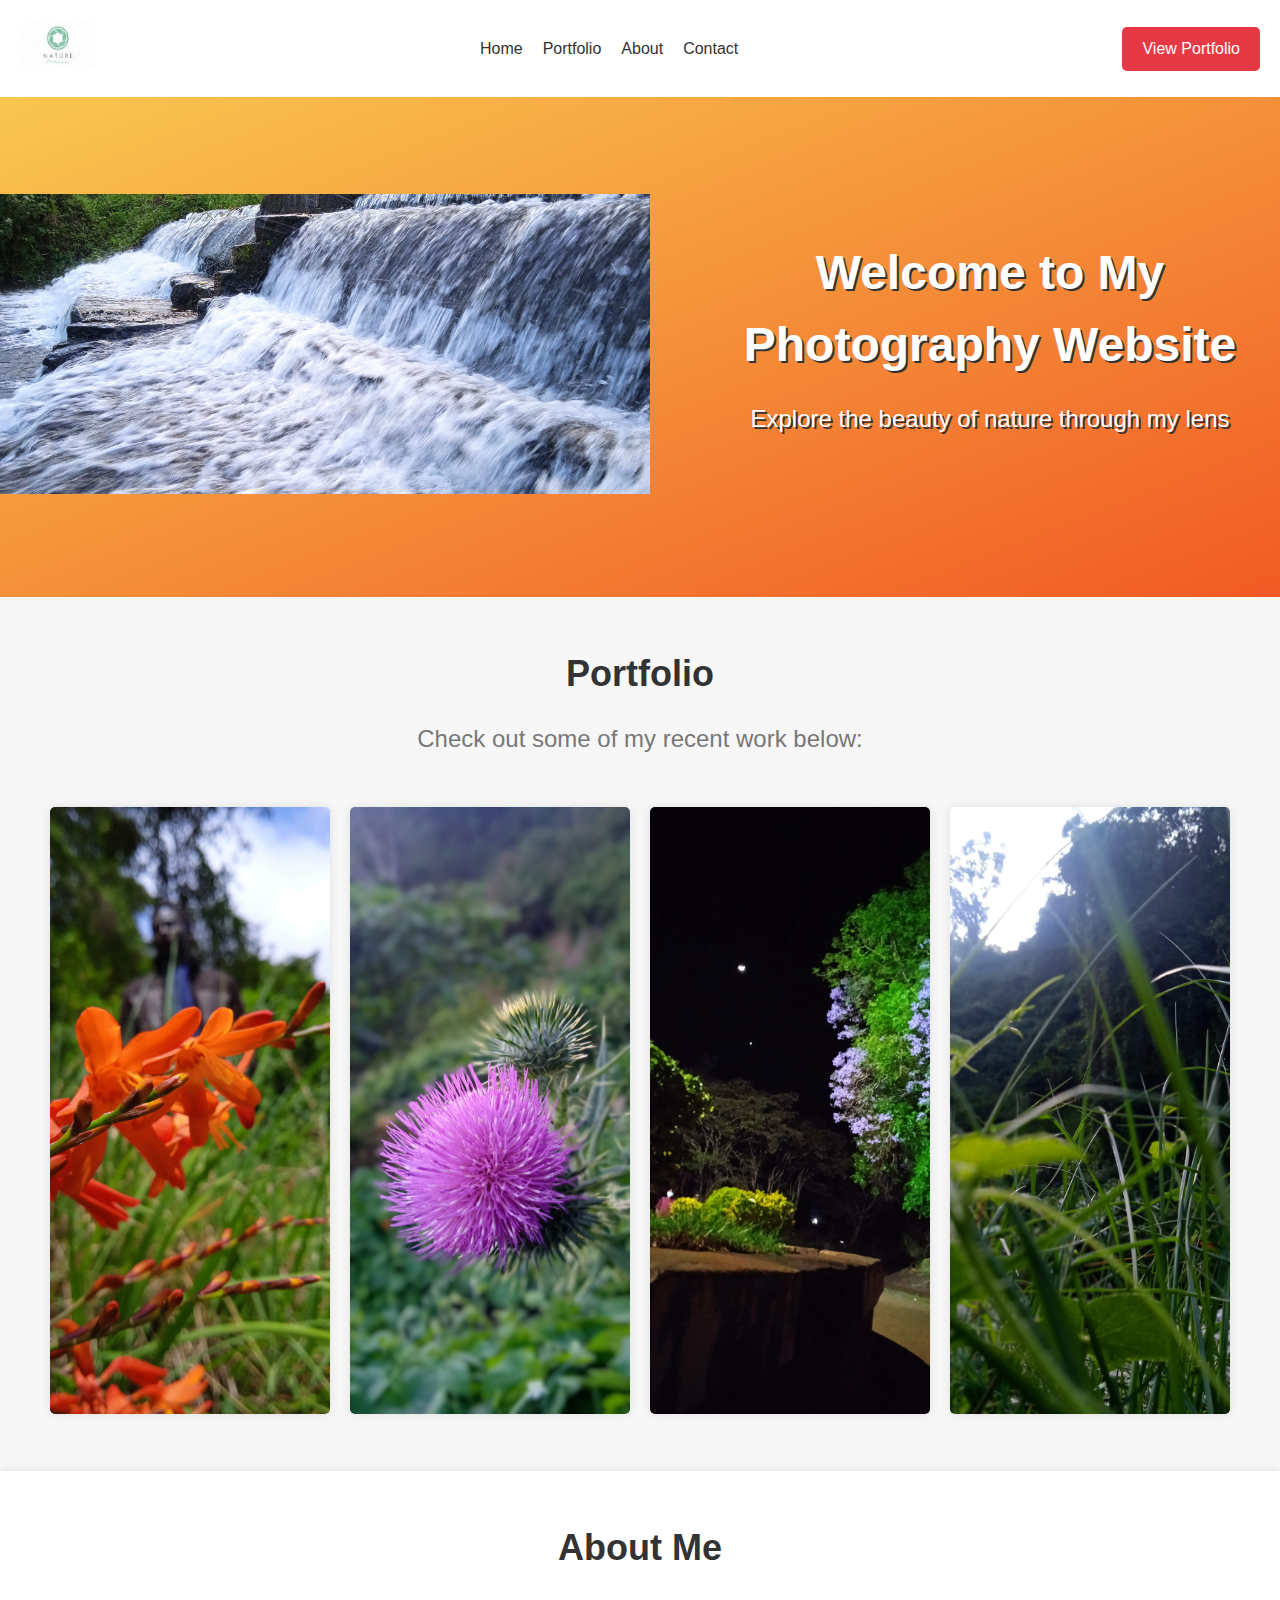
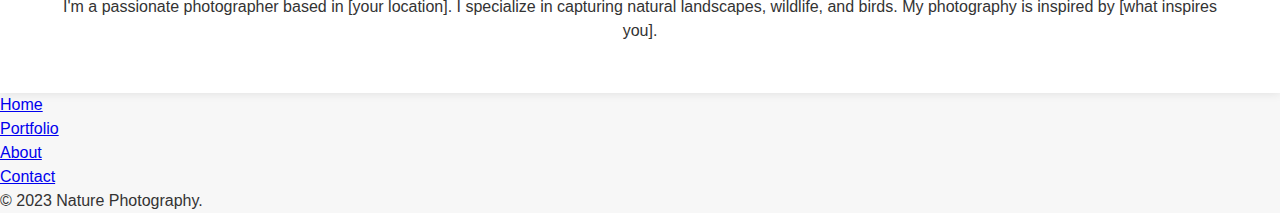
==== index.html @ 6560167e "Add files via upload" ====
<!DOCTYPE html>
<!DOCTYPE html>
<html>
  <head>
    <meta charset="utf-8">
    <title>Nature Photography Website</title>
    <link rel="stylesheet" href="main.css">
    <!-- link to the main CSS file for styling -->
  </head>
  <body>
    <header>
      <div class="logo">
        <img src="logo1.jpg" alt="Nature Photography Website">
      </div>
      <nav>
        <ul>
          <li><a href="index.html">Home</a></li>
          <li><a href="portfolio.html">Portfolio</a></li>
          <li><a href="about.html">About</a></li>
          <li><a href="contact.html">Contact</a></li>
        </ul>
      </nav>
      <div class="cta">
        <a href="portfolio.html">View Portfolio</a>
      </div>
    </header>
    <section class="hero">
      <div class="hero-image">
        <img src="Photos/chaniariver_img1.jpg" alt="Stunning Landscape Photo">
      </div>
      <div class="hero-text">
        <h1>Welcome to My Photography Website</h1>
        <p>Explore the beauty of nature through my lens</p>
      </div>
    </section>
    <section class="portfolio">
      <h2>Portfolio</h2>
      <p>Check out some of my recent work below:</p>
      <div class="gallery">
        <div class="gallery-item">
          <img src="Photos/image_0.jpg" alt="Photo of a Mountain Range">
        </div>
        <div class="gallery-item">
          <img src="Photos/image_3.jpg" alt="Photo of a Sunrise">
        </div>
        <div class="gallery-item">
          <img src="Photos/image_2.jpg" alt="Photo of a Forest">
        </div>
        <div class="gallery-item">
          <img src="Photos/image_4.jpg" alt="Photo of a Sunset">
        </div>
      </div>
    </section>
    <section class="about">
      <h2>About Me</h2>
      <p>I'm a passionate photographer based in [your location]. I specialize in capturing natural landscapes, wildlife, and birds. My photography is inspired by [what inspires you].</p>
    </section>
    <footer>
      <ul>
        <li><a href="#">Home</a></li>
        <li><a href="#">Portfolio</a></li>
        <li><a href="#">About</a></li>
        <li><a href="#">Contact</a></li>
      </ul>
      <div class="social-links">
        <a href="#"><i class="fa fa-facebook"></i></a>
        <a href="#"><i class="fa fa-twitter"></i></a>
        <a href="#"><i class="fa fa-instagram"></i></a>
      </div>
      <p>&copy; 2023 Nature Photography.</p>
    </footer>
  </body>
</html>
---- main.css ----
/* Global styles */

* {
    box-sizing: border-box;
    margin: 0;
    padding: 0;
    font-family: Arial, sans-serif;
  }
  
  body {
    background-color: #f7f7f7;
    line-height: 1.5;
    color: #333;
  }
  
  /* Header styles */
  
  header {
    display: flex;
    justify-content: space-between;
    align-items: center;
    padding: 20px;
    background-color: #fff;
    box-shadow: 0 0 10px rgba(0, 0, 0, 0.1);
  }
  
  .logo img {
    height: 50px;
  }
  
  nav ul {
    display: flex;
    list-style: none;
  }
  
  nav ul li:not(:last-child) {
    margin-right: 20px;
  }
  
  nav ul li a {
    text-decoration: none;
    color: #333;
    transition: color 0.2s ease-in-out;
  }
  
  nav ul li a:hover {
    color: #e63946;
  }
  
  .cta a {
    display: inline-block;
    background-color: #e63946;
    color: #fff;
    padding: 10px 20px;
    border-radius: 5px;
    text-decoration: none;
    transition: background-color 0.2s ease-in-out;
  }
  
  .cta a:hover {
    background-color: #a8dadc;
  }
  
  /* Hero section styles */
  
  .hero {
    display: flex;
    justify-content: center;
    align-items: center;
    height: 500px;
    background-image: linear-gradient(to bottom right, #f9c74f, #f15a24);
    background-repeat: no-repeat;
    background-size: cover;
    background-position: center;
    text-align: center;
  }
  
  .hero-image img {
    height: 300px;
    margin-right: 50px;
  }
  
  .hero-text h1 {
    font-size: 48px;
    margin-bottom: 20px;
    color: #fff;
    text-shadow: 2px 2px #333;
  }
  
  .hero-text p {
    font-size: 24px;
    margin-bottom: 20px;
    color: #fff;
    text-shadow: 2px 2px #333;
  }
  
  /* Portfolio section styles */
  
  .portfolio {
    padding: 50px;
    text-align: center;
  }
  
  .portfolio h2 {
    font-size: 36px;
    margin-bottom: 20px;
    color: #333;
  }
  
  .portfolio p {
    font-size: 24px;
    margin-bottom: 50px;
    color: #777;
  }
  
  .gallery {
    display: grid;
    grid-template-columns: repeat(4, 1fr);
    grid-gap: 20px;
  }
  
  .gallery-item img {
    width: 100%;
    height: auto;
    border-radius: 5px;
    box-shadow: 0 0 10px rgba(0, 0, 0, 0.1);
    transition: transform 0.2s ease-in-out;
  }
  
  .gallery-item img:hover {
    transform: scale(1.05);
  }
  
  /* About section styles */
  
  .about {
    padding: 50px;
    text-align: center;
    background-color: #fff;
    box-shadow: 0 0 10px rgba(0, 0, 0, 0.1);
  }
  
  .about h2 {
    font-size: 36px;
    margin-bottom: 20px;
   
  }
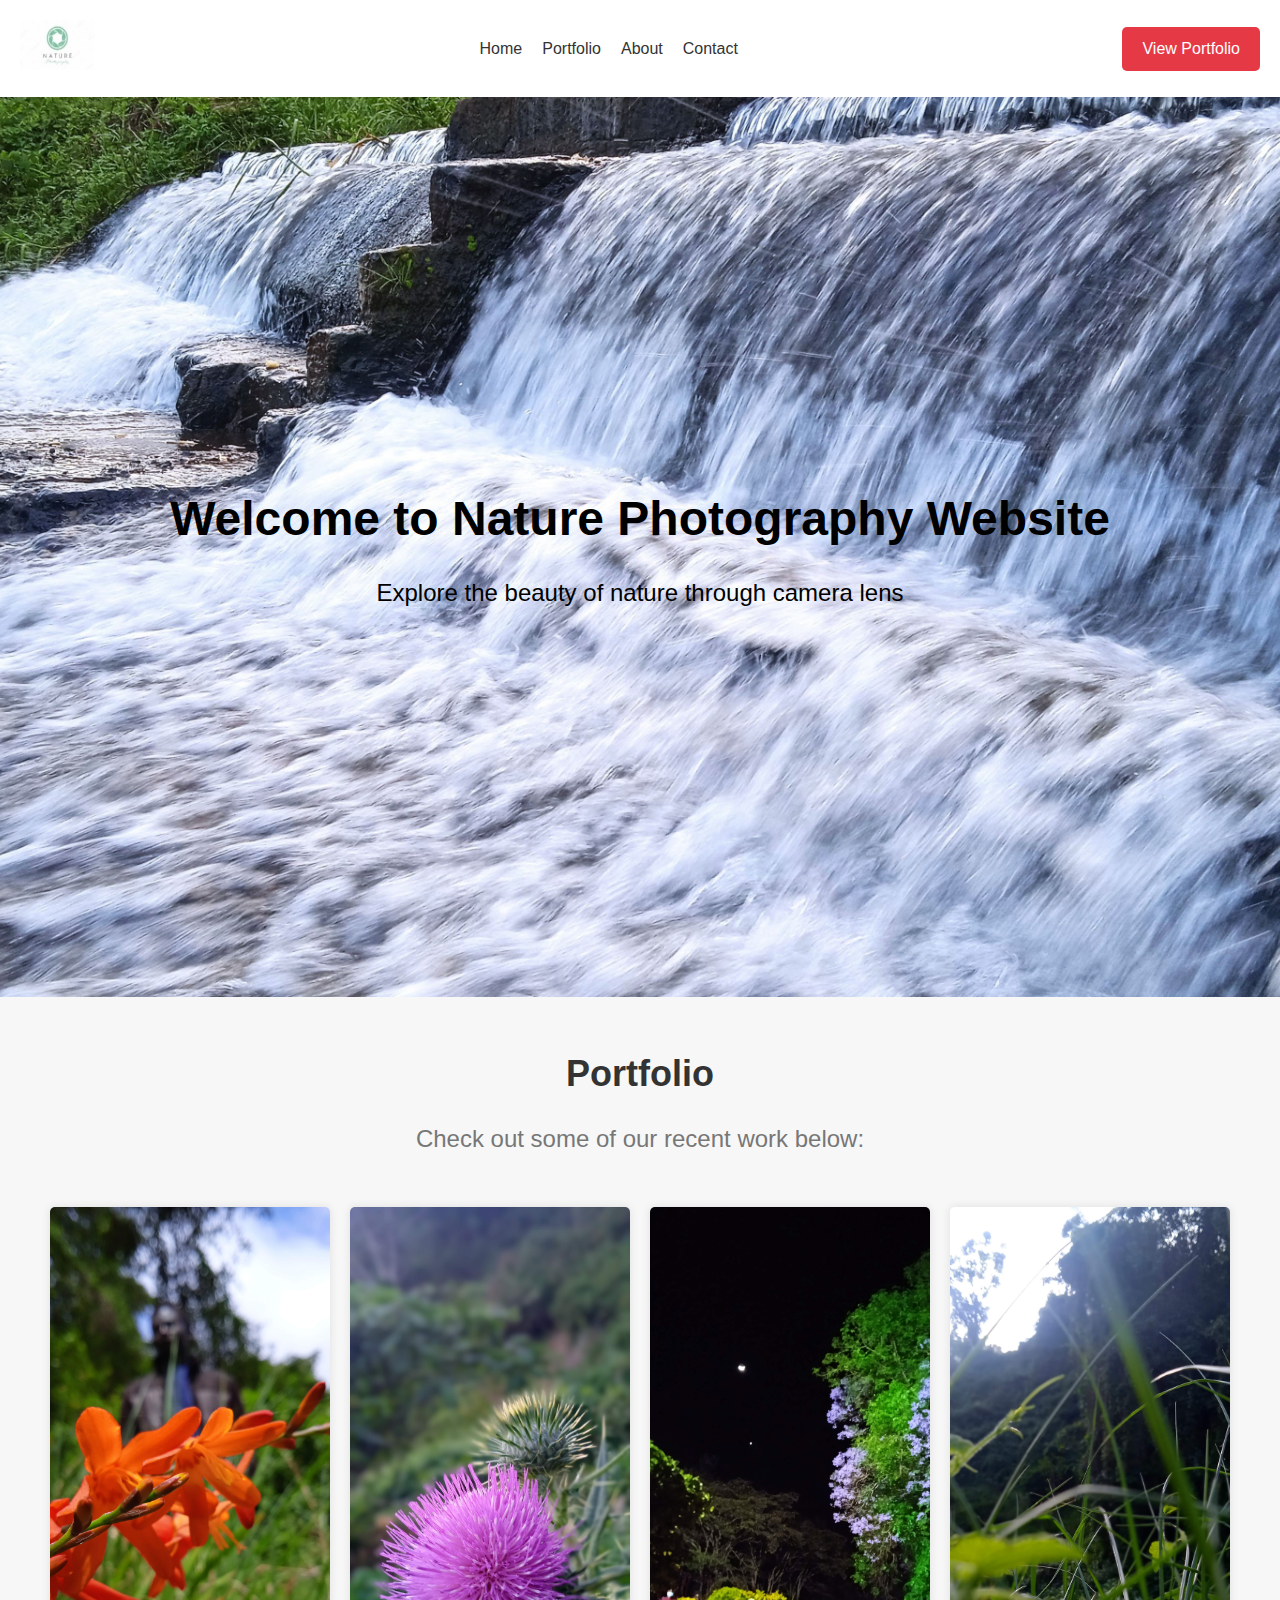
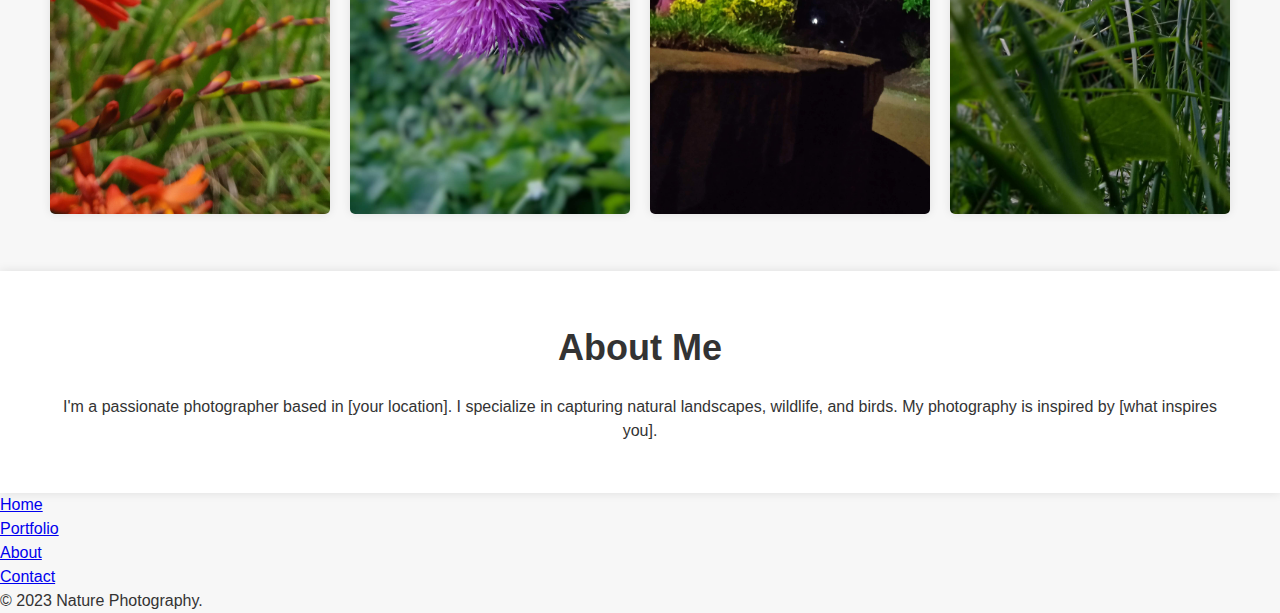
==== commit fb1cb151: "Changes made" ====
--- a/index.html
+++ b/index.html
@@ -25,17 +25,16 @@
       </div>
     </header>
     <section class="hero">
-      <div class="hero-image">
-        <img src="Photos/chaniariver_img1.jpg" alt="Stunning Landscape Photo">
-      </div>
+      <div class="hero-overlay"></div>
+      <div class="hero-image" style="background-image: url('Photos/chaniariver_img1.jpg')"></div>
       <div class="hero-text">
-        <h1>Welcome to My Photography Website</h1>
-        <p>Explore the beauty of nature through my lens</p>
+        <h1>Welcome to Nature Photography Website</h1>
+        <p>Explore the beauty of nature through camera lens</p>
       </div>
     </section>
     <section class="portfolio">
       <h2>Portfolio</h2>
-      <p>Check out some of my recent work below:</p>
+      <p>Check out some of our recent work below:</p>
       <div class="gallery">
         <div class="gallery-item">
           <img src="Photos/image_0.jpg" alt="Photo of a Mountain Range">
@@ -57,10 +56,10 @@
     </section>
     <footer>
       <ul>
-        <li><a href="#">Home</a></li>
-        <li><a href="#">Portfolio</a></li>
-        <li><a href="#">About</a></li>
-        <li><a href="#">Contact</a></li>
+        <li><a href="index.html">Home</a></li>
+        <li><a href="portfolio.html">Portfolio</a></li>
+        <li><a href="about.html">About</a></li>
+        <li><a href="contact.html">Contact</a></li>
       </ul>
       <div class="social-links">
         <a href="#"><i class="fa fa-facebook"></i></a>
--- a/main.css
+++ b/main.css
@@ -62,38 +62,55 @@
   }
   
   /* Hero section styles */
+  .hero {
+    position: relative;
+    height: 100vh;
+    display: flex;
+    align-items: center;
+    justify-content: center;
+  }
   
-  .hero {
-    display: flex;
-    justify-content: center;
-    align-items: center;
-    height: 500px;
-    background-image: linear-gradient(to bottom right, #f9c74f, #f15a24);
-    background-repeat: no-repeat;
+  .hero-overlay {
+    position: absolute;
+    top: 0;
+    left: 0;
+    width: 100%;
+    height: 100%;
+    background-color: rgba(0, 0, 0, 0.5);
+  }
+  
+  .hero-image {
+    position: absolute;
+    top: 0;
+    left: 0;
+    width: 100%;
+    height: 100%;
     background-size: cover;
     background-position: center;
-    text-align: center;
   }
   
-  .hero-image img {
-    height: 300px;
-    margin-right: 50px;
+  .hero-text {
+    position: relative;
+    z-index: 1;
+    text-align: center;
+    color: #000000;
   }
   
   .hero-text h1 {
     font-size: 48px;
+    font-weight: bold;
     margin-bottom: 20px;
-    color: #fff;
-    text-shadow: 2px 2px #333;
   }
   
   .hero-text p {
     font-size: 24px;
-    margin-bottom: 20px;
-    color: #fff;
-    text-shadow: 2px 2px #333;
+    line-height: 1.5;
+    max-width: 600px;
+    margin: 0 auto;
+    padding: 0 20px;
   }
   
+
   /* Portfolio section styles */
   
   .portfolio {
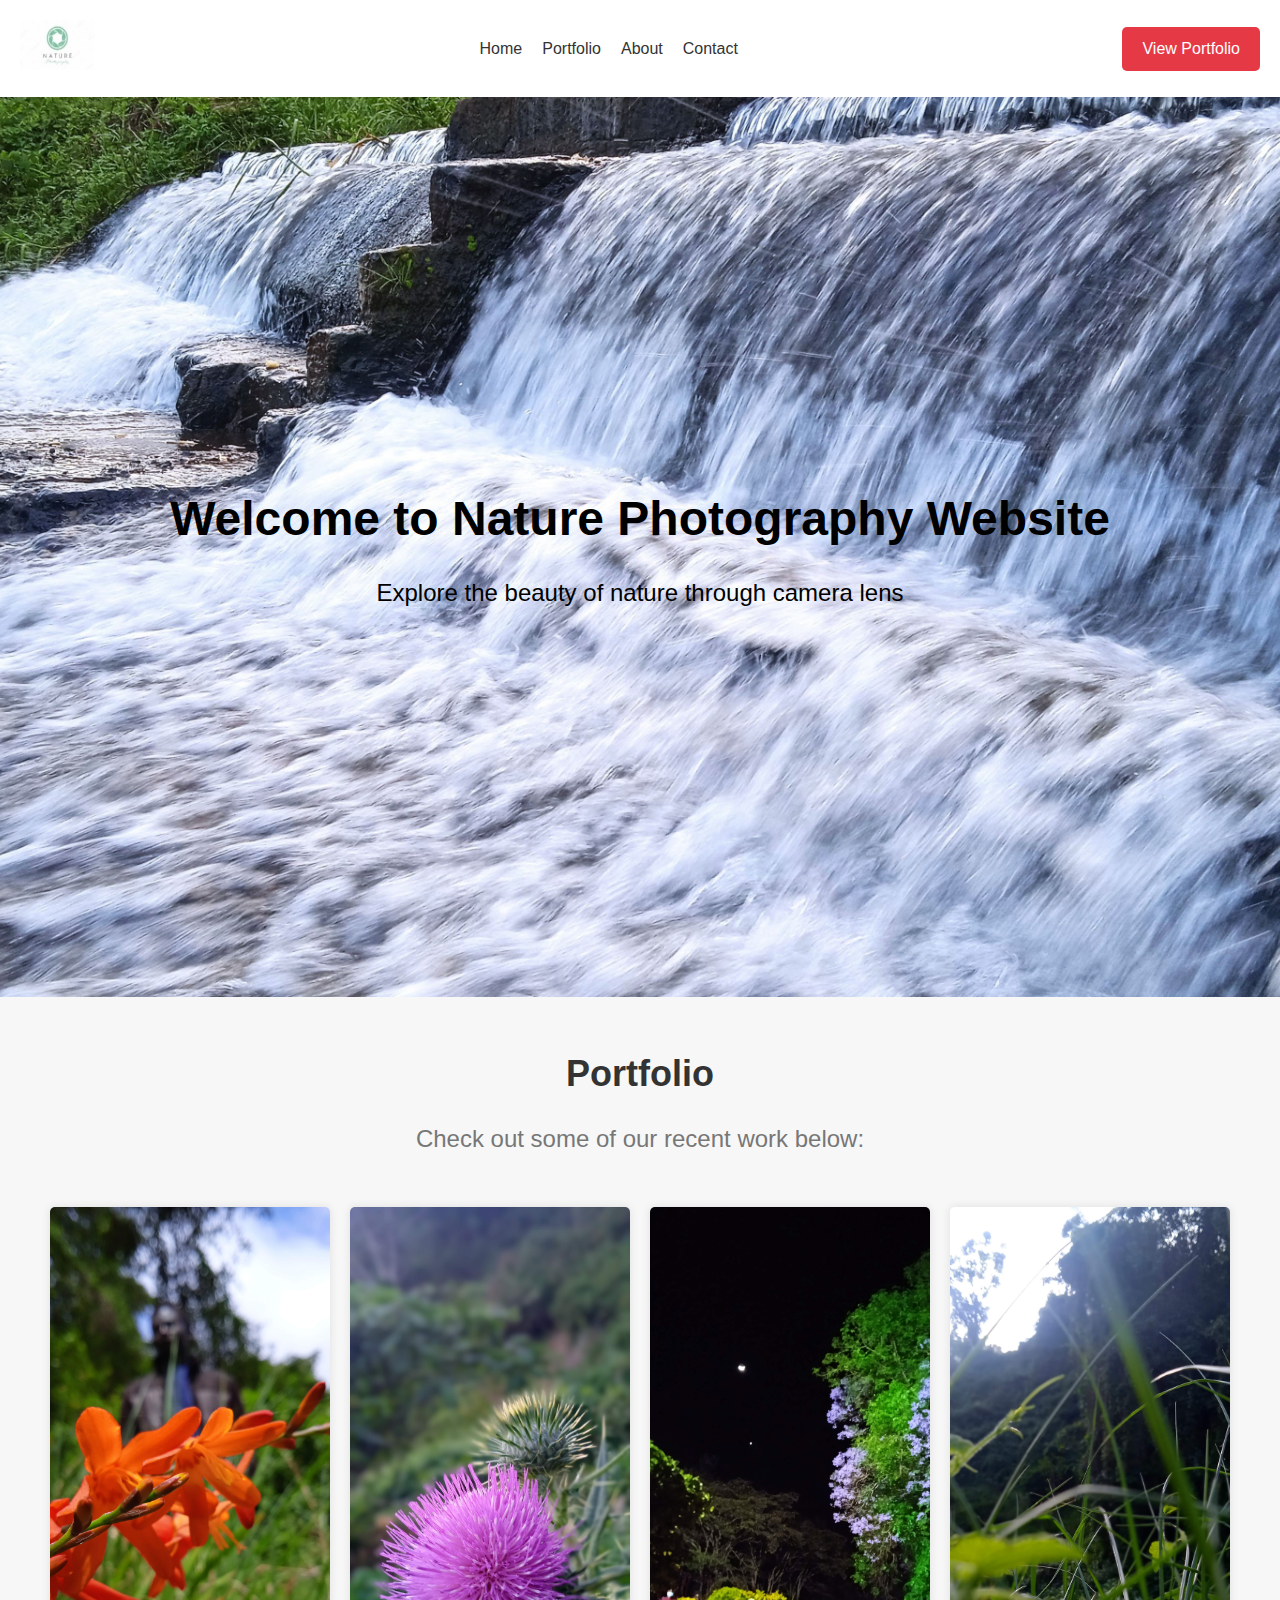
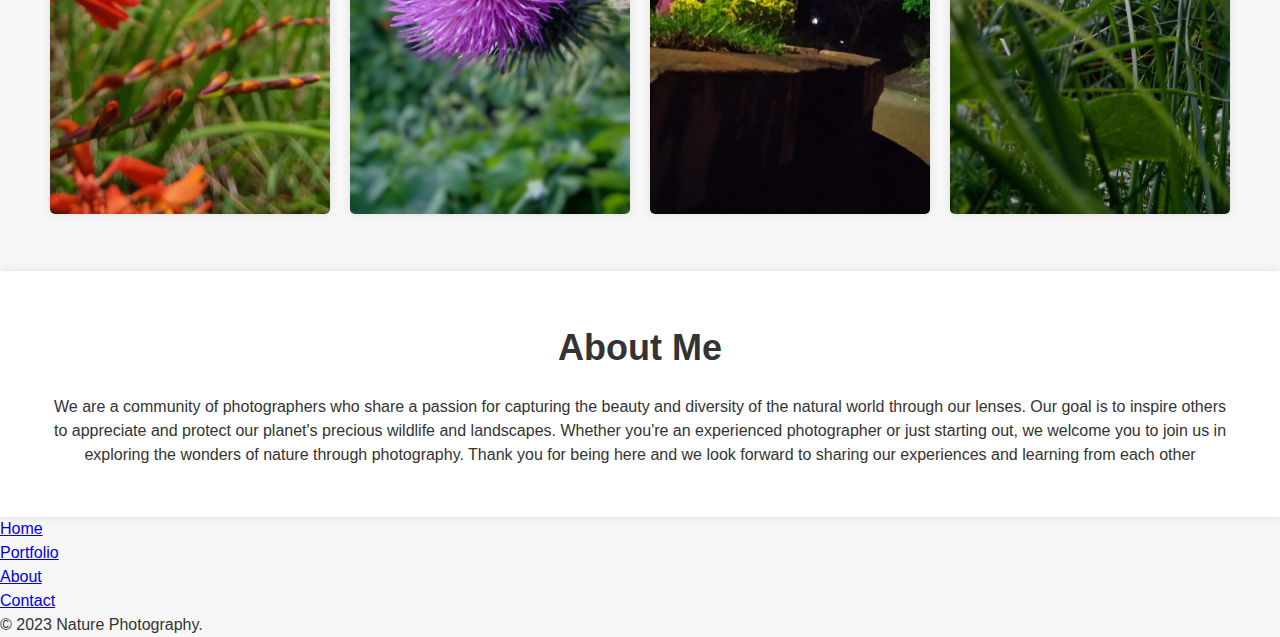
==== commit 4b5ac9e9: "Update index.html" ====
--- a/index.html
+++ b/index.html
@@ -52,7 +52,9 @@
     </section>
     <section class="about">
       <h2>About Me</h2>
-      <p>I'm a passionate photographer based in [your location]. I specialize in capturing natural landscapes, wildlife, and birds. My photography is inspired by [what inspires you].</p>
+      <p>
+        We are a community of photographers who share a passion for capturing the beauty and diversity of the natural world through our lenses. Our goal is to inspire others to appreciate and protect our planet's precious wildlife and landscapes. Whether you're an experienced photographer or just starting out, we welcome you to join us in exploring the wonders of nature through photography. Thank you for being here and we look forward to sharing our experiences and learning from each other 
+      </p>
     </section>
     <footer>
       <ul>
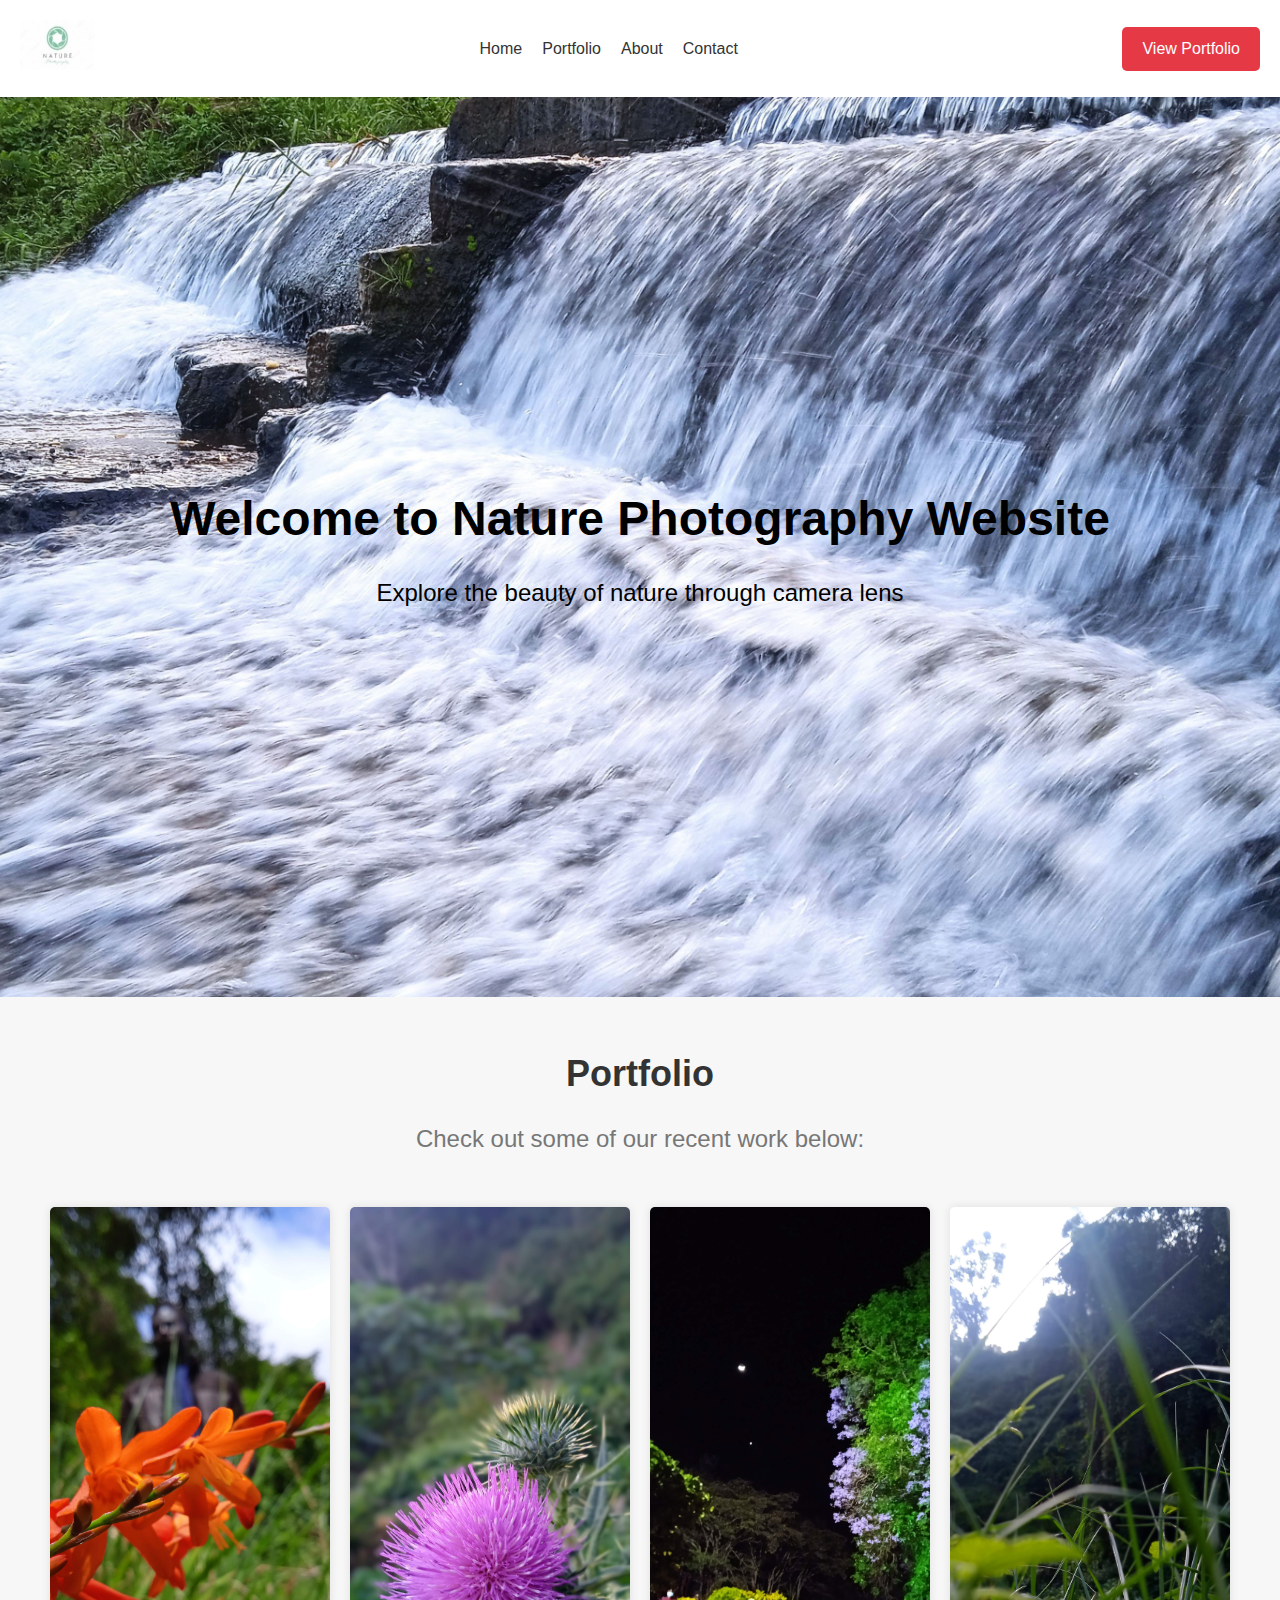
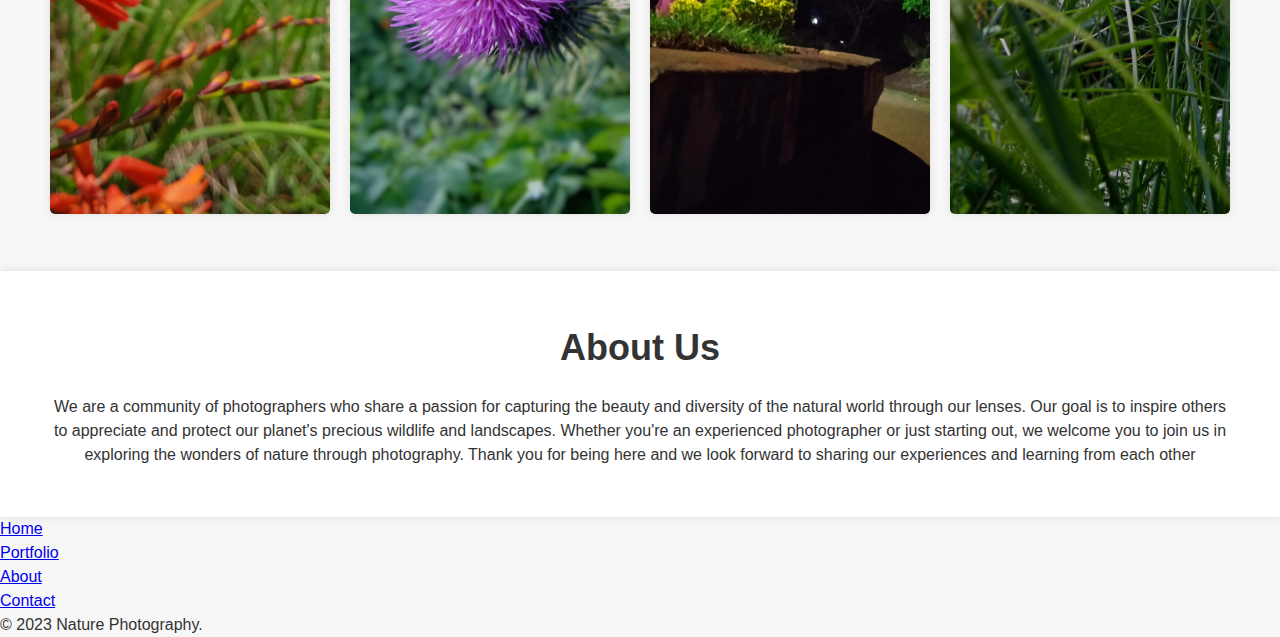
==== commit 01a777c0: "Update index.html" ====
--- a/index.html
+++ b/index.html
@@ -51,7 +51,7 @@
       </div>
     </section>
     <section class="about">
-      <h2>About Me</h2>
+      <h2>About Us</h2>
       <p>
         We are a community of photographers who share a passion for capturing the beauty and diversity of the natural world through our lenses. Our goal is to inspire others to appreciate and protect our planet's precious wildlife and landscapes. Whether you're an experienced photographer or just starting out, we welcome you to join us in exploring the wonders of nature through photography. Thank you for being here and we look forward to sharing our experiences and learning from each other 
       </p>
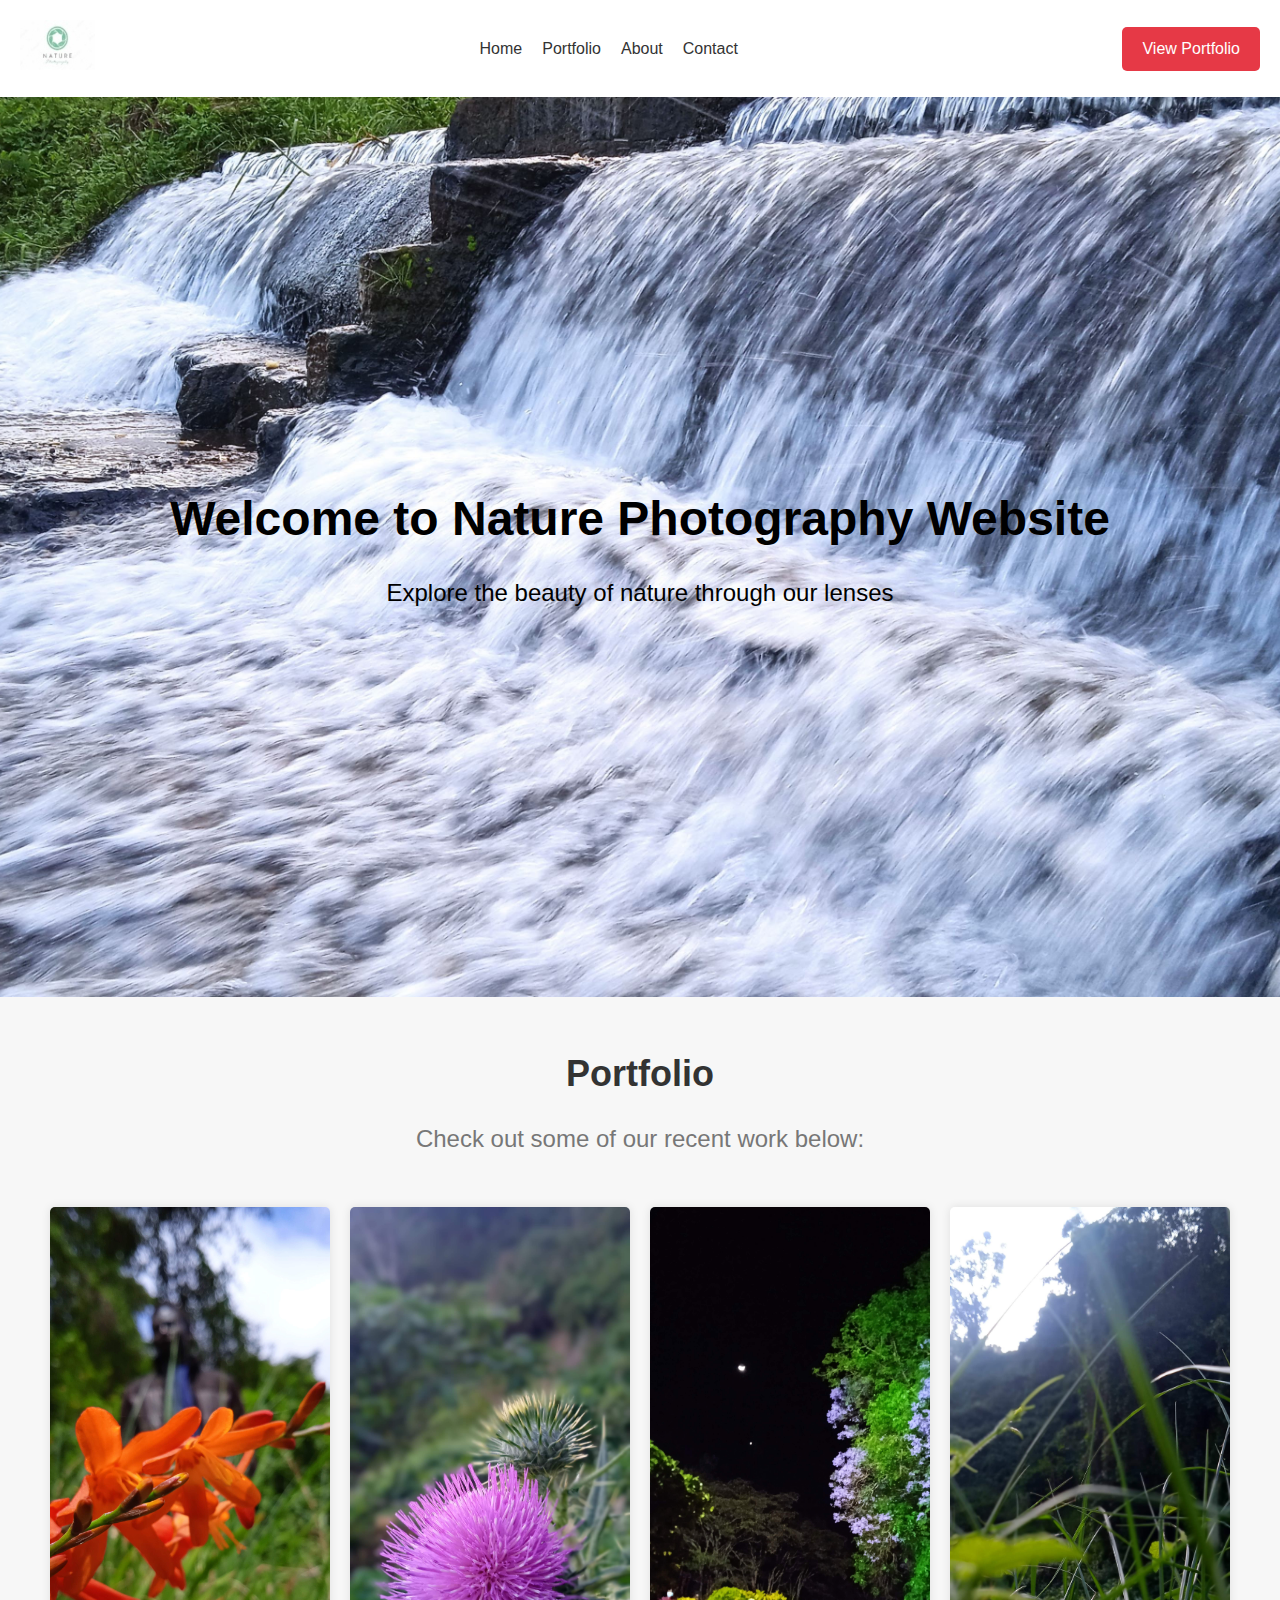
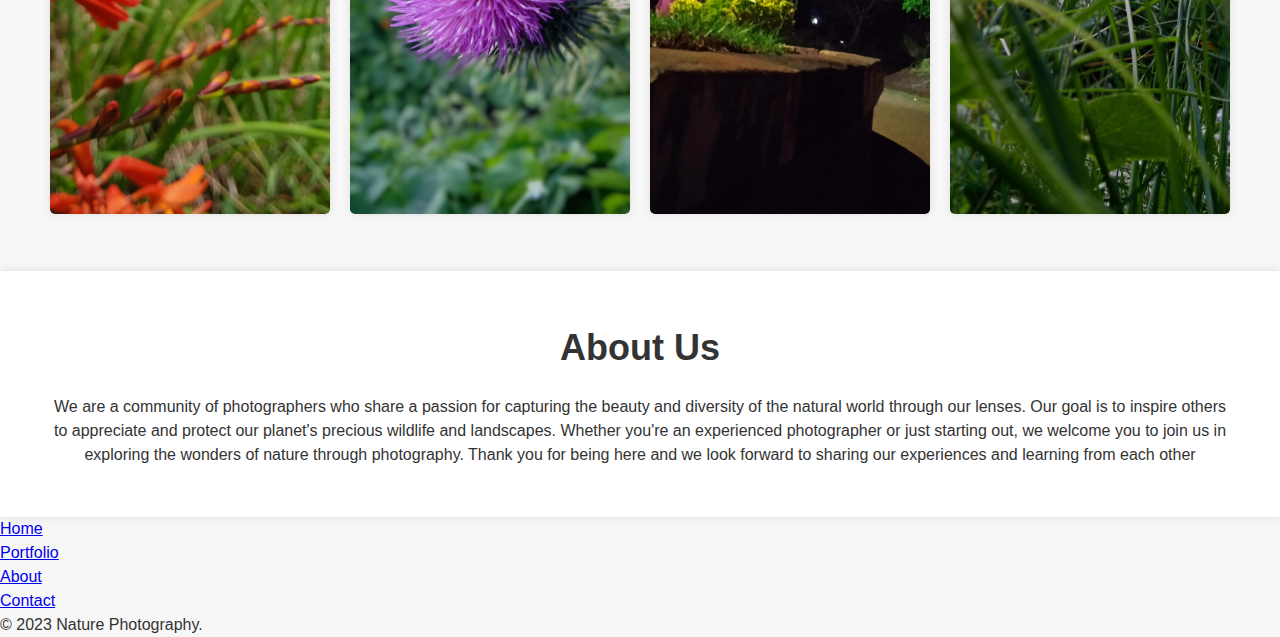
==== commit 16a0b0d7: "Update index.html" ====
--- a/index.html
+++ b/index.html
@@ -10,7 +10,7 @@
   <body>
     <header>
       <div class="logo">
-        <img src="logo1.jpg" alt="Nature Photography Website">
+        <img src="logo1.jpg" alt="A Nature Photography Website">
       </div>
       <nav>
         <ul>
@@ -29,7 +29,7 @@
       <div class="hero-image" style="background-image: url('Photos/chaniariver_img1.jpg')"></div>
       <div class="hero-text">
         <h1>Welcome to Nature Photography Website</h1>
-        <p>Explore the beauty of nature through camera lens</p>
+        <p>Explore the beauty of nature through our lenses</p>
       </div>
     </section>
     <section class="portfolio">
